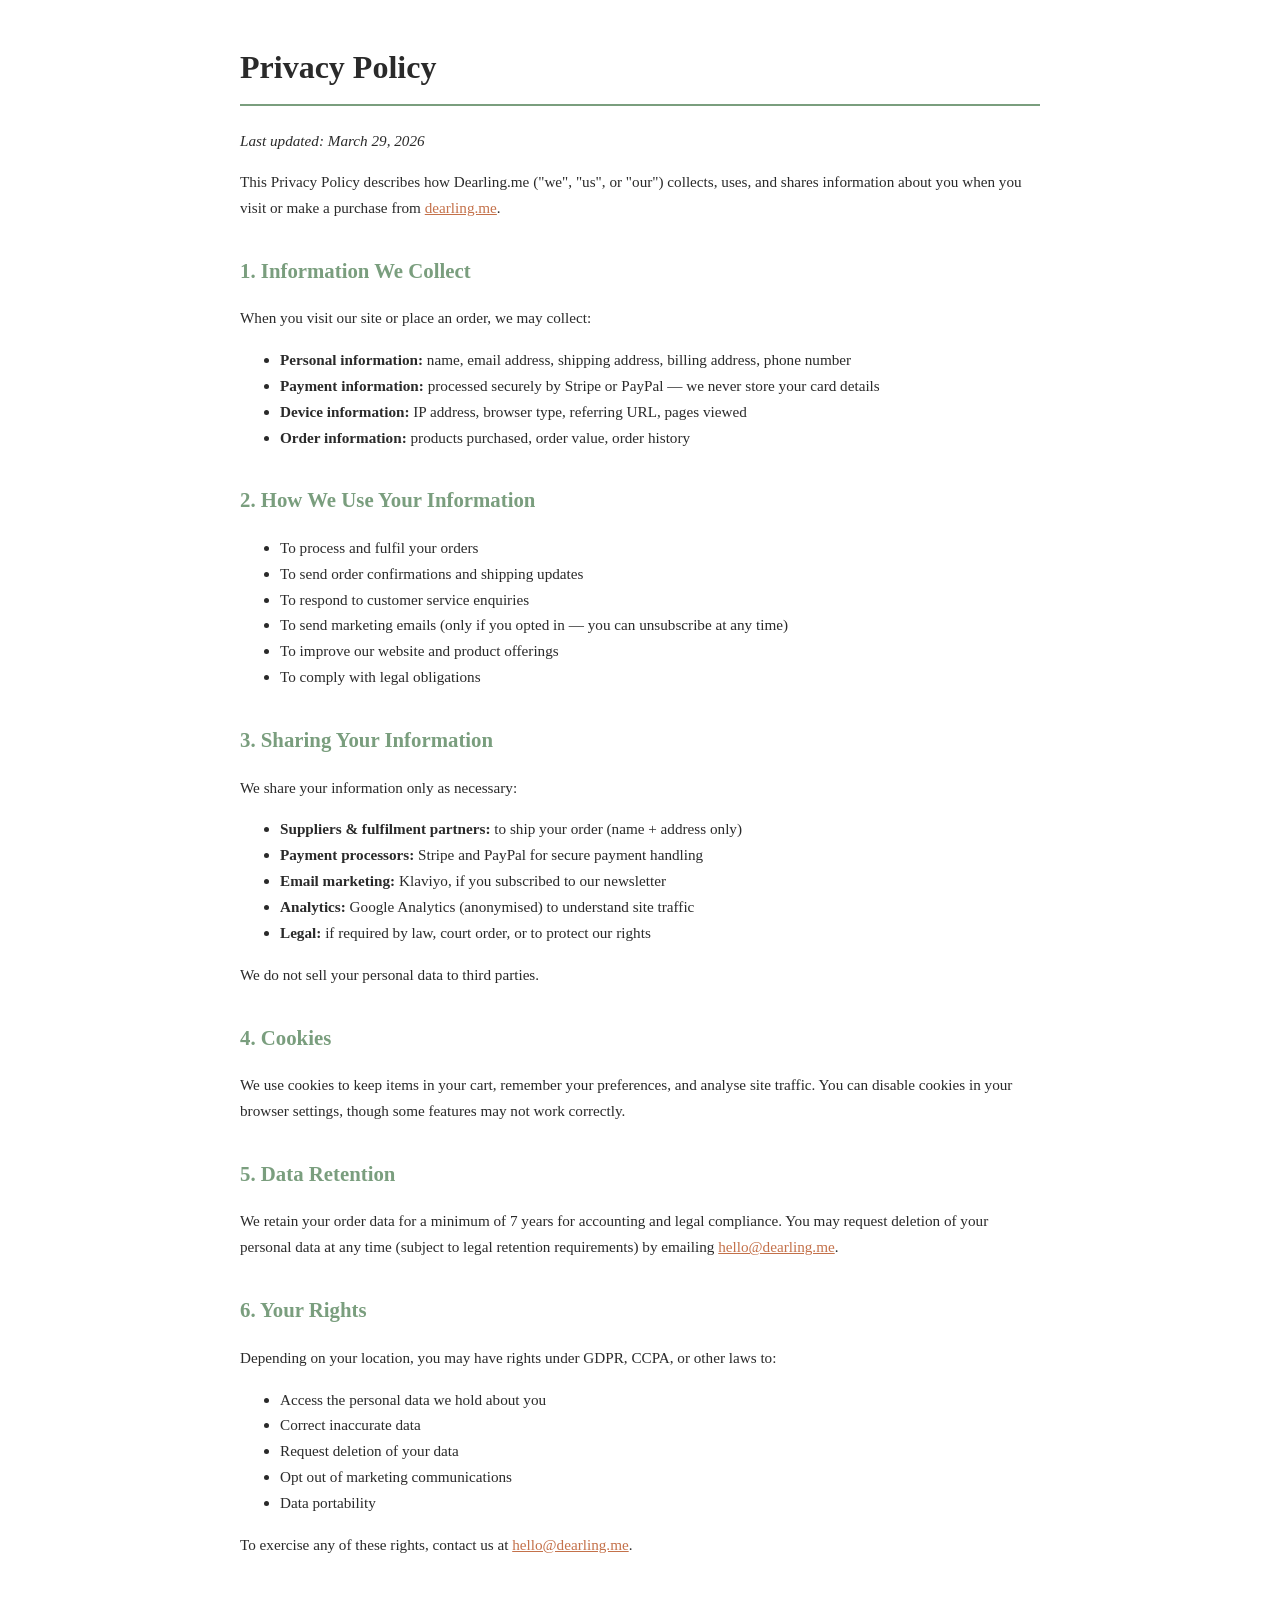
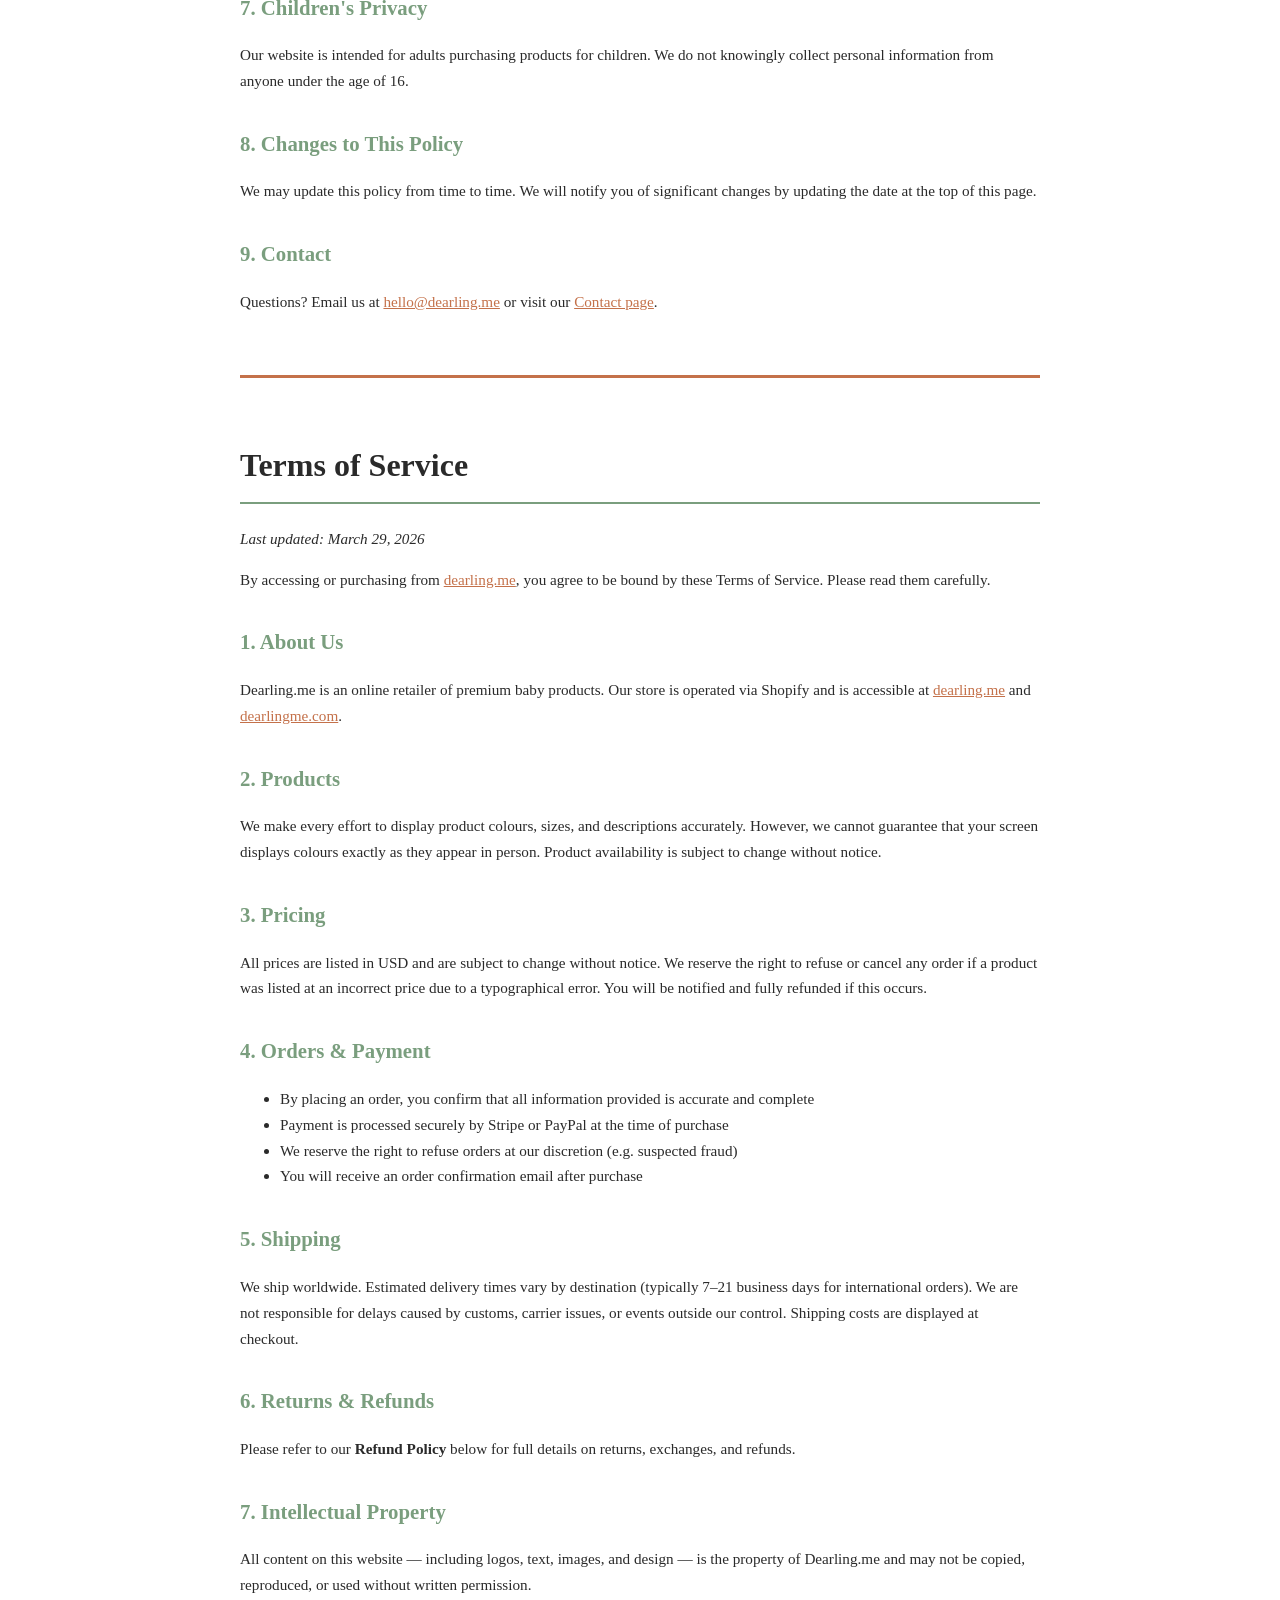
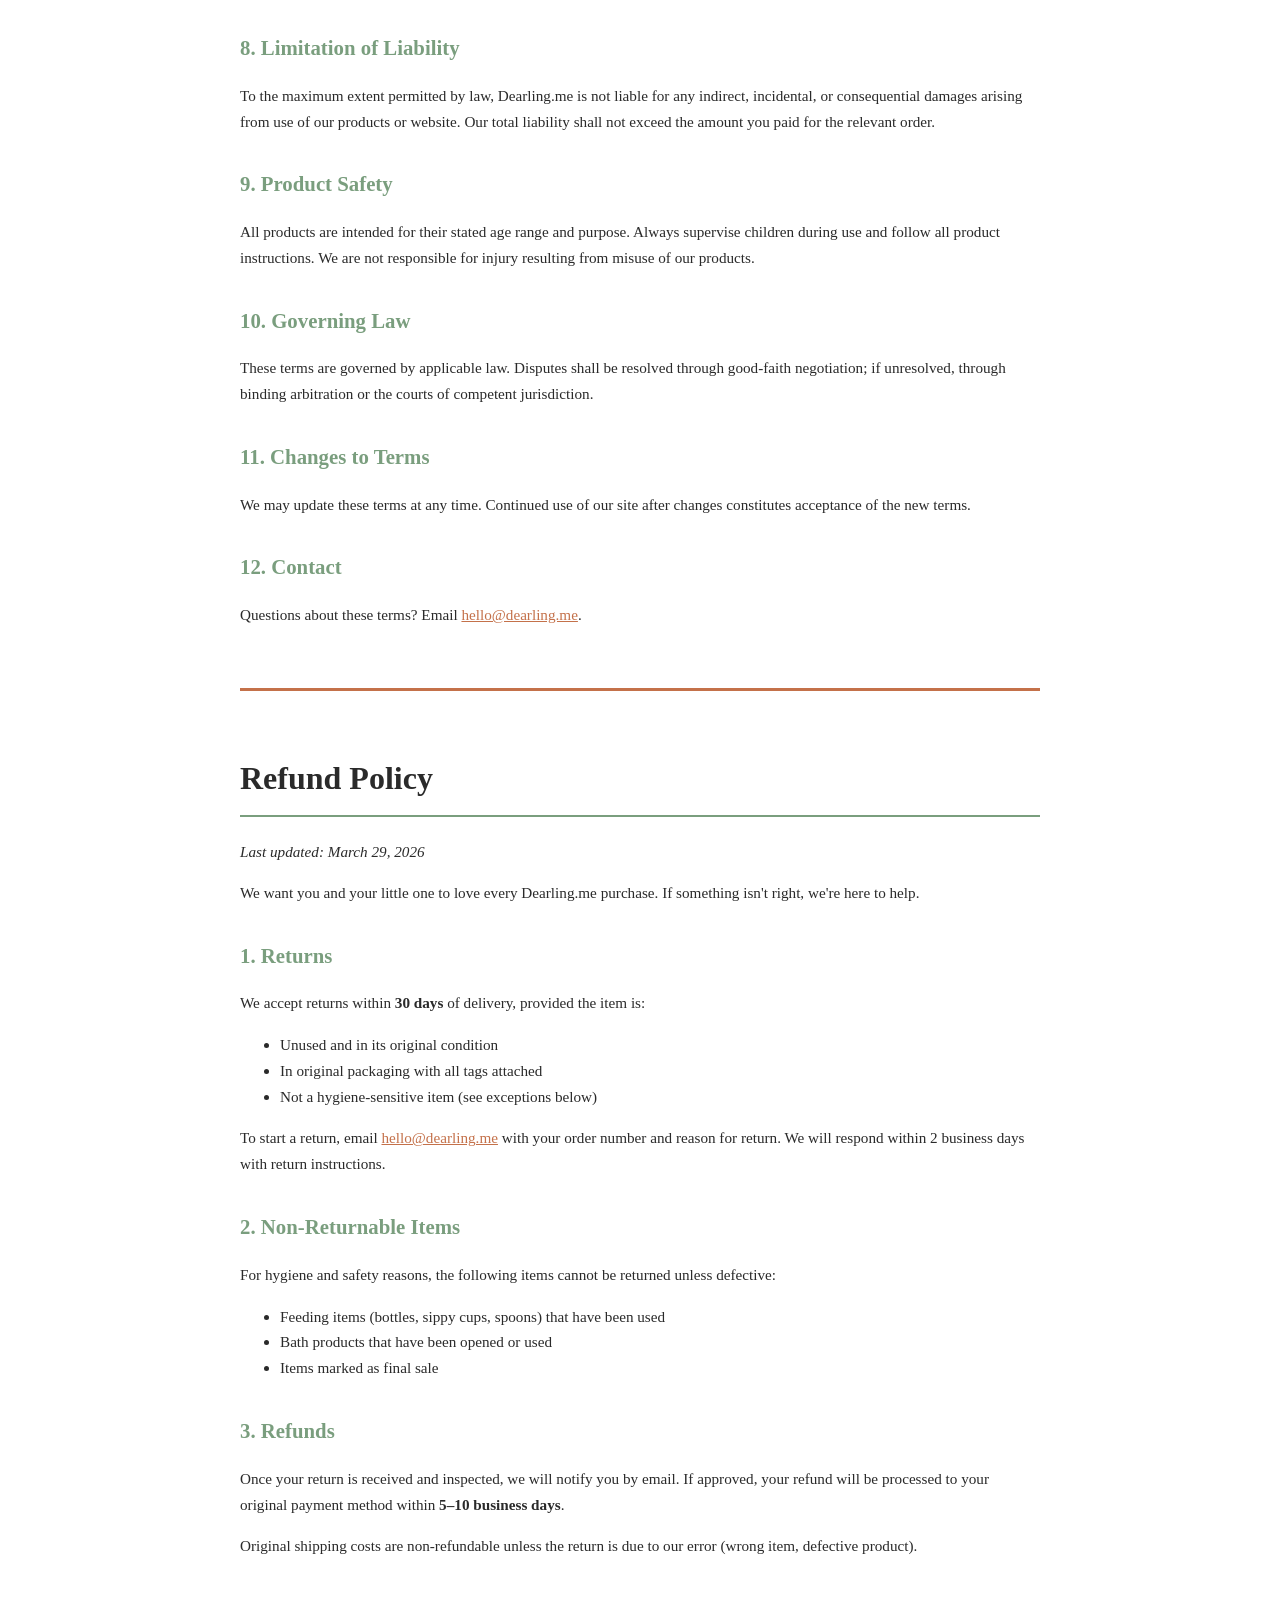
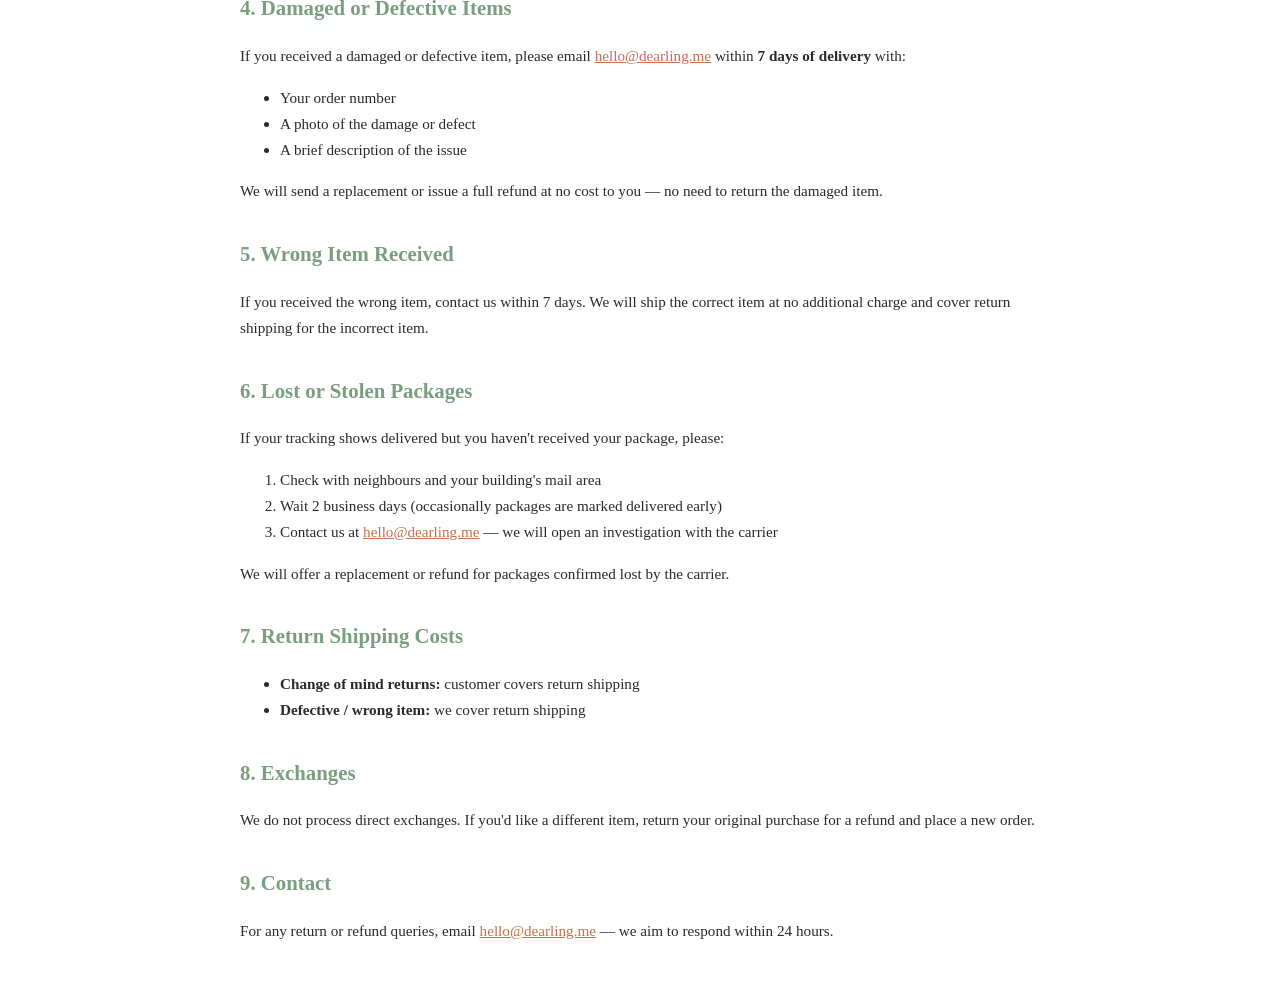
==== legal/policies.html @ 916ac949 "Add launch plan and legal policies (Privacy, Terms, Refund) Co-Authored-By: Claude Sonnet 4.6 <norep" ====
<!DOCTYPE html>
<html lang="en">
<head>
  <meta charset="UTF-8" />
  <title>Dearling.me — Legal Policies</title>
  <style>
    body { font-family: Georgia, serif; max-width: 800px; margin: 40px auto; padding: 0 20px; color: #2A2A2A; line-height: 1.7; }
    h1 { font-size: 2rem; border-bottom: 2px solid #7A9E7E; padding-bottom: 10px; }
    h2 { font-size: 1.3rem; margin-top: 2rem; color: #7A9E7E; }
    hr { border: none; border-top: 3px solid #C4714A; margin: 60px 0; }
    p, li { font-size: 0.95rem; }
    a { color: #C4714A; }
  </style>
</head>
<body>

<!-- ============================================================
     POLICY 1: PRIVACY POLICY
     Copy everything below this comment block into Shopify:
     Settings > Policies > Privacy Policy
     ============================================================ -->

<h1>Privacy Policy</h1>
<p><em>Last updated: March 29, 2026</em></p>

<p>This Privacy Policy describes how Dearling.me ("we", "us", or "our") collects, uses, and shares information about you when you visit or make a purchase from <a href="https://dearling.me">dearling.me</a>.</p>

<h2>1. Information We Collect</h2>
<p>When you visit our site or place an order, we may collect:</p>
<ul>
  <li><strong>Personal information:</strong> name, email address, shipping address, billing address, phone number</li>
  <li><strong>Payment information:</strong> processed securely by Stripe or PayPal — we never store your card details</li>
  <li><strong>Device information:</strong> IP address, browser type, referring URL, pages viewed</li>
  <li><strong>Order information:</strong> products purchased, order value, order history</li>
</ul>

<h2>2. How We Use Your Information</h2>
<ul>
  <li>To process and fulfil your orders</li>
  <li>To send order confirmations and shipping updates</li>
  <li>To respond to customer service enquiries</li>
  <li>To send marketing emails (only if you opted in — you can unsubscribe at any time)</li>
  <li>To improve our website and product offerings</li>
  <li>To comply with legal obligations</li>
</ul>

<h2>3. Sharing Your Information</h2>
<p>We share your information only as necessary:</p>
<ul>
  <li><strong>Suppliers & fulfilment partners:</strong> to ship your order (name + address only)</li>
  <li><strong>Payment processors:</strong> Stripe and PayPal for secure payment handling</li>
  <li><strong>Email marketing:</strong> Klaviyo, if you subscribed to our newsletter</li>
  <li><strong>Analytics:</strong> Google Analytics (anonymised) to understand site traffic</li>
  <li><strong>Legal:</strong> if required by law, court order, or to protect our rights</li>
</ul>
<p>We do not sell your personal data to third parties.</p>

<h2>4. Cookies</h2>
<p>We use cookies to keep items in your cart, remember your preferences, and analyse site traffic. You can disable cookies in your browser settings, though some features may not work correctly.</p>

<h2>5. Data Retention</h2>
<p>We retain your order data for a minimum of 7 years for accounting and legal compliance. You may request deletion of your personal data at any time (subject to legal retention requirements) by emailing <a href="mailto:hello@dearling.me">hello@dearling.me</a>.</p>

<h2>6. Your Rights</h2>
<p>Depending on your location, you may have rights under GDPR, CCPA, or other laws to:</p>
<ul>
  <li>Access the personal data we hold about you</li>
  <li>Correct inaccurate data</li>
  <li>Request deletion of your data</li>
  <li>Opt out of marketing communications</li>
  <li>Data portability</li>
</ul>
<p>To exercise any of these rights, contact us at <a href="mailto:hello@dearling.me">hello@dearling.me</a>.</p>

<h2>7. Children's Privacy</h2>
<p>Our website is intended for adults purchasing products for children. We do not knowingly collect personal information from anyone under the age of 16.</p>

<h2>8. Changes to This Policy</h2>
<p>We may update this policy from time to time. We will notify you of significant changes by updating the date at the top of this page.</p>

<h2>9. Contact</h2>
<p>Questions? Email us at <a href="mailto:hello@dearling.me">hello@dearling.me</a> or visit our <a href="https://dearling.me/pages/contact">Contact page</a>.</p>

<hr>

<!-- ============================================================
     POLICY 2: TERMS OF SERVICE
     Copy everything below this comment block into Shopify:
     Settings > Policies > Terms of Service
     ============================================================ -->

<h1>Terms of Service</h1>
<p><em>Last updated: March 29, 2026</em></p>

<p>By accessing or purchasing from <a href="https://dearling.me">dearling.me</a>, you agree to be bound by these Terms of Service. Please read them carefully.</p>

<h2>1. About Us</h2>
<p>Dearling.me is an online retailer of premium baby products. Our store is operated via Shopify and is accessible at <a href="https://dearling.me">dearling.me</a> and <a href="https://dearlingme.com">dearlingme.com</a>.</p>

<h2>2. Products</h2>
<p>We make every effort to display product colours, sizes, and descriptions accurately. However, we cannot guarantee that your screen displays colours exactly as they appear in person. Product availability is subject to change without notice.</p>

<h2>3. Pricing</h2>
<p>All prices are listed in USD and are subject to change without notice. We reserve the right to refuse or cancel any order if a product was listed at an incorrect price due to a typographical error. You will be notified and fully refunded if this occurs.</p>

<h2>4. Orders & Payment</h2>
<ul>
  <li>By placing an order, you confirm that all information provided is accurate and complete</li>
  <li>Payment is processed securely by Stripe or PayPal at the time of purchase</li>
  <li>We reserve the right to refuse orders at our discretion (e.g. suspected fraud)</li>
  <li>You will receive an order confirmation email after purchase</li>
</ul>

<h2>5. Shipping</h2>
<p>We ship worldwide. Estimated delivery times vary by destination (typically 7–21 business days for international orders). We are not responsible for delays caused by customs, carrier issues, or events outside our control. Shipping costs are displayed at checkout.</p>

<h2>6. Returns & Refunds</h2>
<p>Please refer to our <strong>Refund Policy</strong> below for full details on returns, exchanges, and refunds.</p>

<h2>7. Intellectual Property</h2>
<p>All content on this website — including logos, text, images, and design — is the property of Dearling.me and may not be copied, reproduced, or used without written permission.</p>

<h2>8. Limitation of Liability</h2>
<p>To the maximum extent permitted by law, Dearling.me is not liable for any indirect, incidental, or consequential damages arising from use of our products or website. Our total liability shall not exceed the amount you paid for the relevant order.</p>

<h2>9. Product Safety</h2>
<p>All products are intended for their stated age range and purpose. Always supervise children during use and follow all product instructions. We are not responsible for injury resulting from misuse of our products.</p>

<h2>10. Governing Law</h2>
<p>These terms are governed by applicable law. Disputes shall be resolved through good-faith negotiation; if unresolved, through binding arbitration or the courts of competent jurisdiction.</p>

<h2>11. Changes to Terms</h2>
<p>We may update these terms at any time. Continued use of our site after changes constitutes acceptance of the new terms.</p>

<h2>12. Contact</h2>
<p>Questions about these terms? Email <a href="mailto:hello@dearling.me">hello@dearling.me</a>.</p>

<hr>

<!-- ============================================================
     POLICY 3: REFUND POLICY
     Copy everything below this comment block into Shopify:
     Settings > Policies > Refund Policy
     ============================================================ -->

<h1>Refund Policy</h1>
<p><em>Last updated: March 29, 2026</em></p>

<p>We want you and your little one to love every Dearling.me purchase. If something isn't right, we're here to help.</p>

<h2>1. Returns</h2>
<p>We accept returns within <strong>30 days</strong> of delivery, provided the item is:</p>
<ul>
  <li>Unused and in its original condition</li>
  <li>In original packaging with all tags attached</li>
  <li>Not a hygiene-sensitive item (see exceptions below)</li>
</ul>
<p>To start a return, email <a href="mailto:hello@dearling.me">hello@dearling.me</a> with your order number and reason for return. We will respond within 2 business days with return instructions.</p>

<h2>2. Non-Returnable Items</h2>
<p>For hygiene and safety reasons, the following items cannot be returned unless defective:</p>
<ul>
  <li>Feeding items (bottles, sippy cups, spoons) that have been used</li>
  <li>Bath products that have been opened or used</li>
  <li>Items marked as final sale</li>
</ul>

<h2>3. Refunds</h2>
<p>Once your return is received and inspected, we will notify you by email. If approved, your refund will be processed to your original payment method within <strong>5–10 business days</strong>.</p>
<p>Original shipping costs are non-refundable unless the return is due to our error (wrong item, defective product).</p>

<h2>4. Damaged or Defective Items</h2>
<p>If you received a damaged or defective item, please email <a href="mailto:hello@dearling.me">hello@dearling.me</a> within <strong>7 days of delivery</strong> with:</p>
<ul>
  <li>Your order number</li>
  <li>A photo of the damage or defect</li>
  <li>A brief description of the issue</li>
</ul>
<p>We will send a replacement or issue a full refund at no cost to you — no need to return the damaged item.</p>

<h2>5. Wrong Item Received</h2>
<p>If you received the wrong item, contact us within 7 days. We will ship the correct item at no additional charge and cover return shipping for the incorrect item.</p>

<h2>6. Lost or Stolen Packages</h2>
<p>If your tracking shows delivered but you haven't received your package, please:</p>
<ol>
  <li>Check with neighbours and your building's mail area</li>
  <li>Wait 2 business days (occasionally packages are marked delivered early)</li>
  <li>Contact us at <a href="mailto:hello@dearling.me">hello@dearling.me</a> — we will open an investigation with the carrier</li>
</ol>
<p>We will offer a replacement or refund for packages confirmed lost by the carrier.</p>

<h2>7. Return Shipping Costs</h2>
<ul>
  <li><strong>Change of mind returns:</strong> customer covers return shipping</li>
  <li><strong>Defective / wrong item:</strong> we cover return shipping</li>
</ul>

<h2>8. Exchanges</h2>
<p>We do not process direct exchanges. If you'd like a different item, return your original purchase for a refund and place a new order.</p>

<h2>9. Contact</h2>
<p>For any return or refund queries, email <a href="mailto:hello@dearling.me">hello@dearling.me</a> — we aim to respond within 24 hours.</p>

</body>
</html>
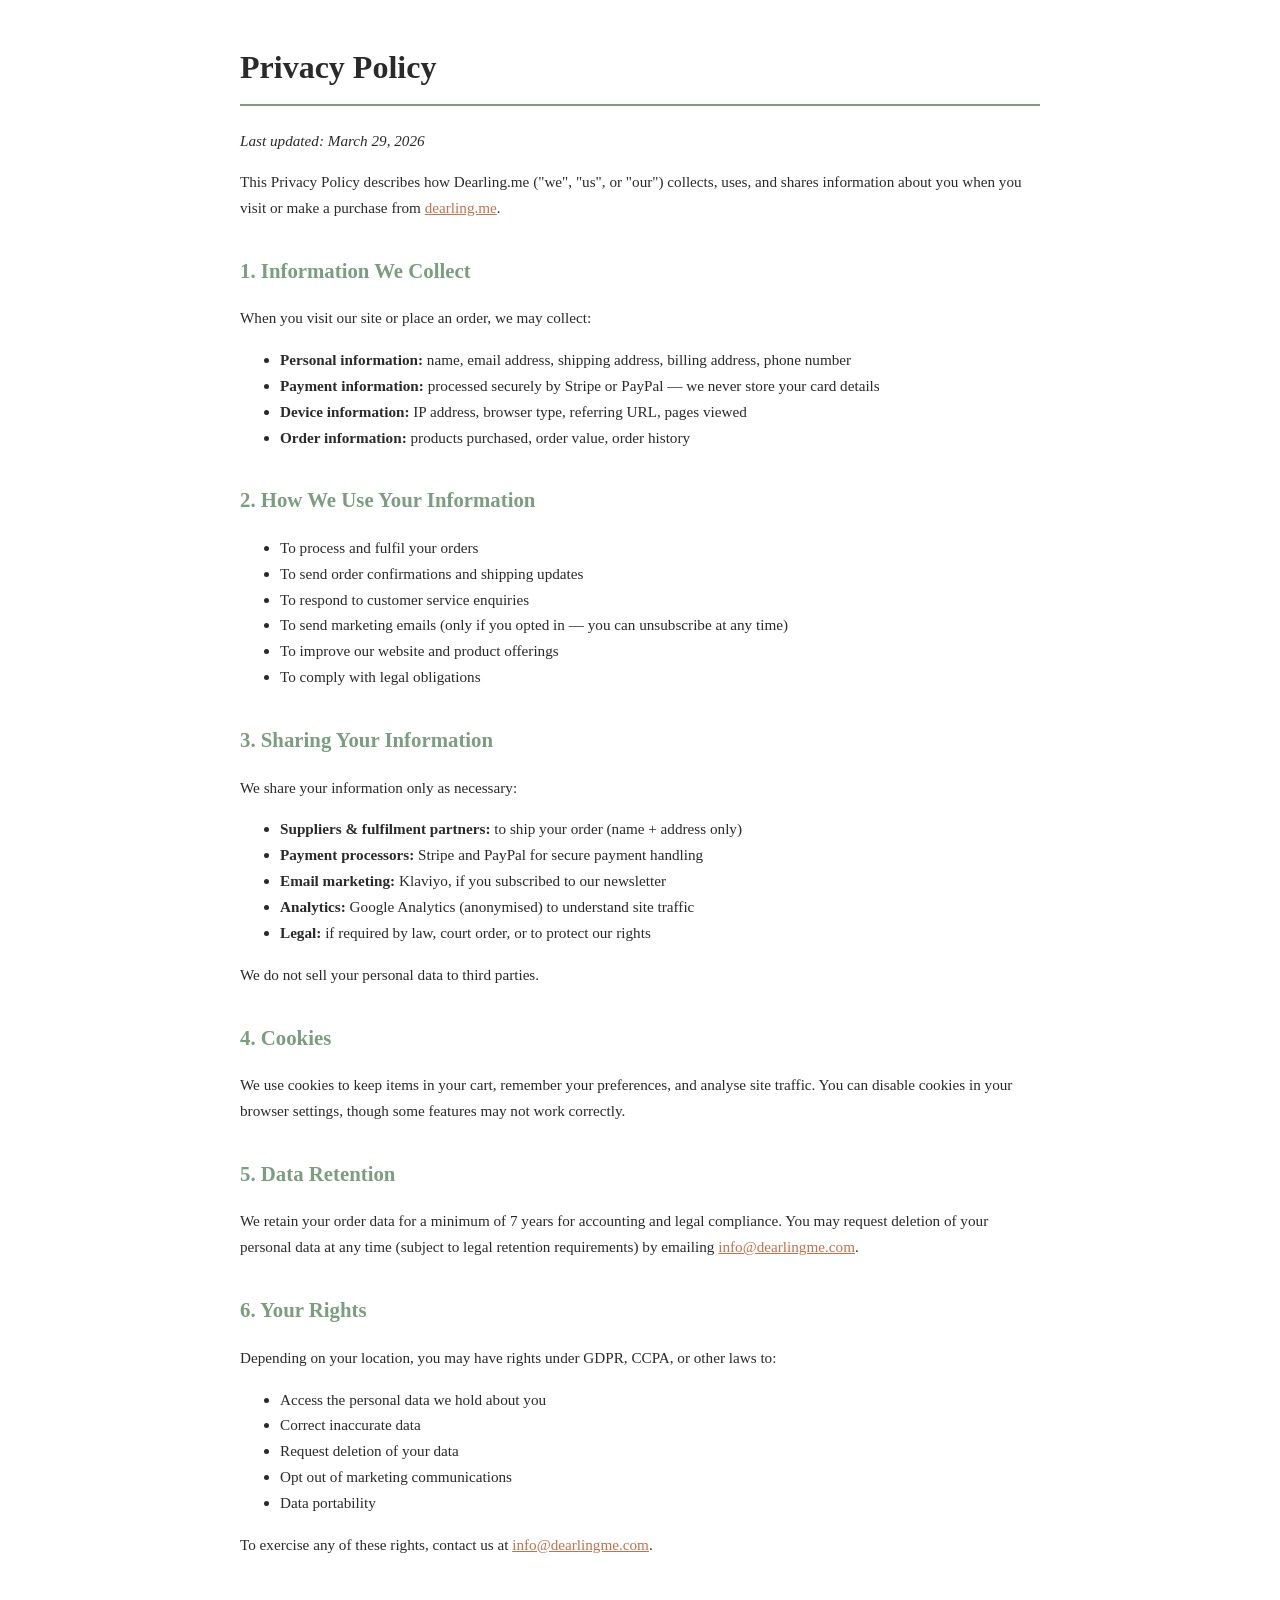
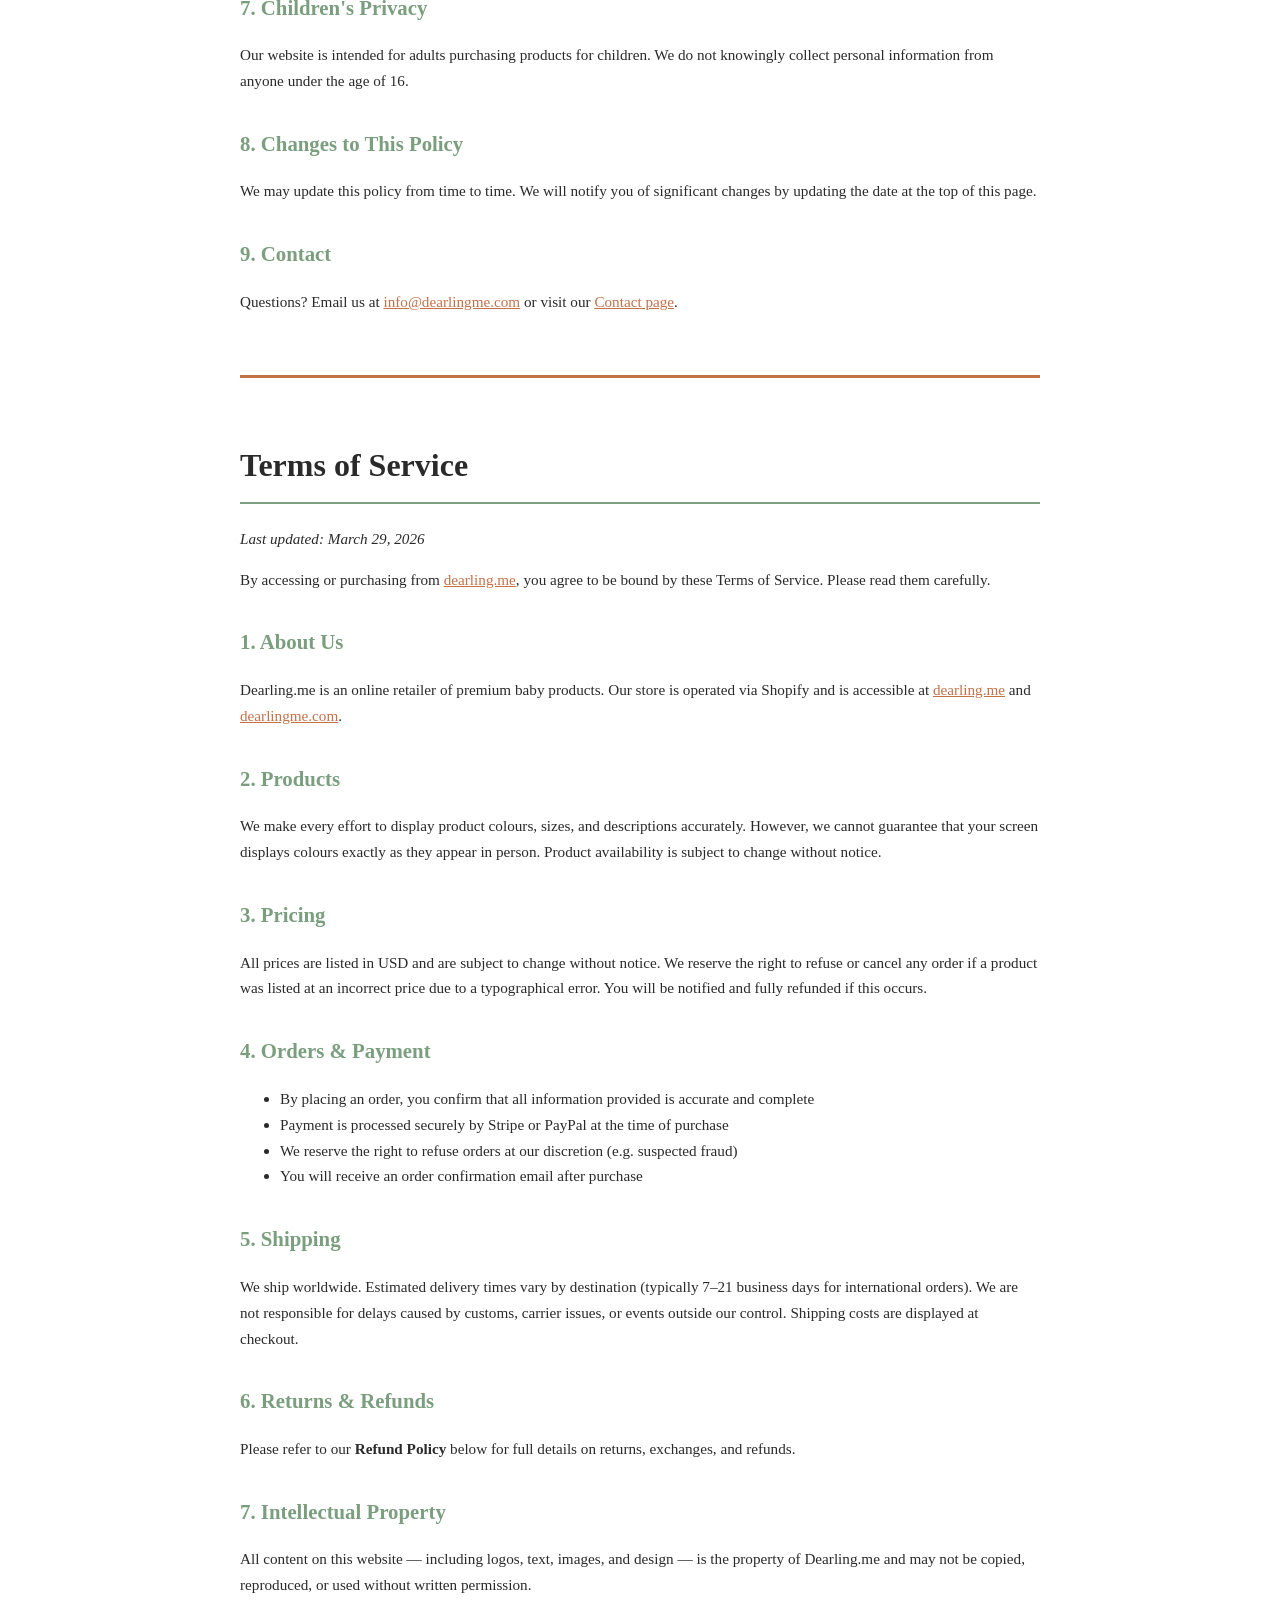
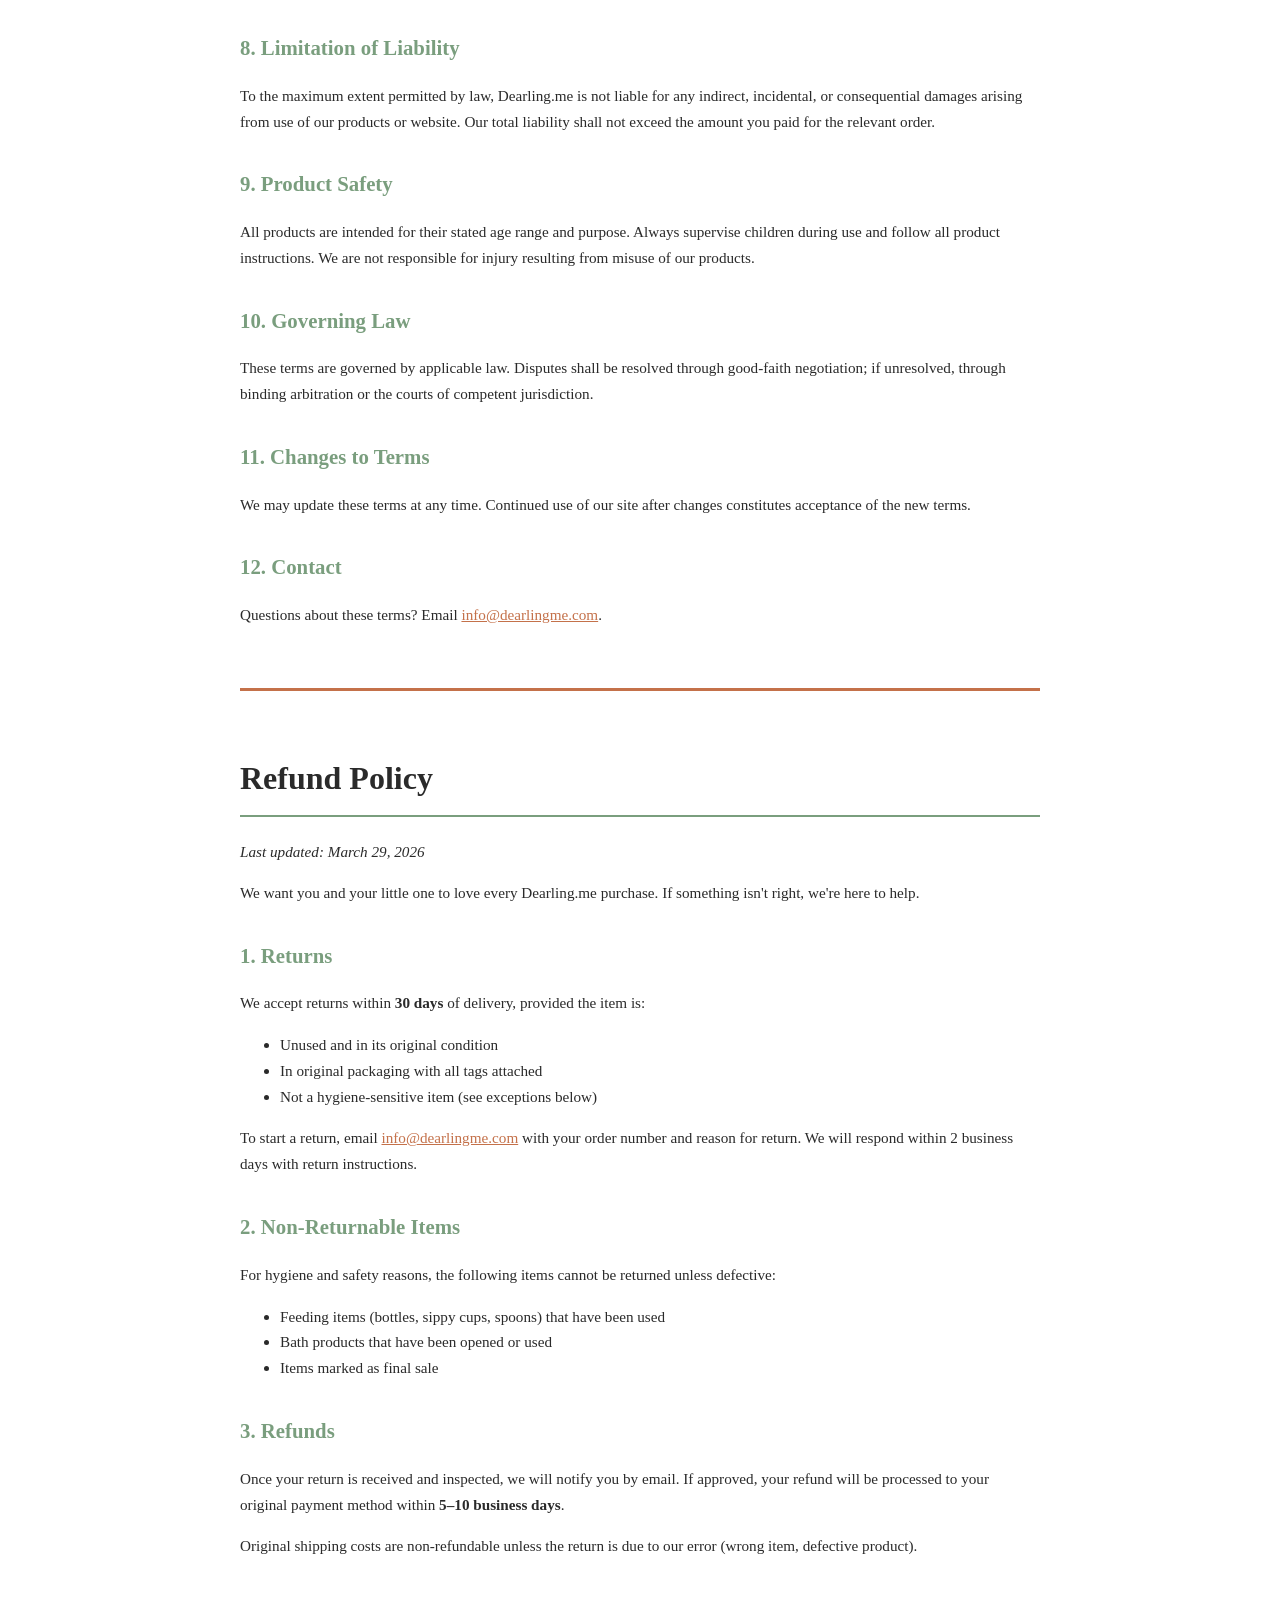
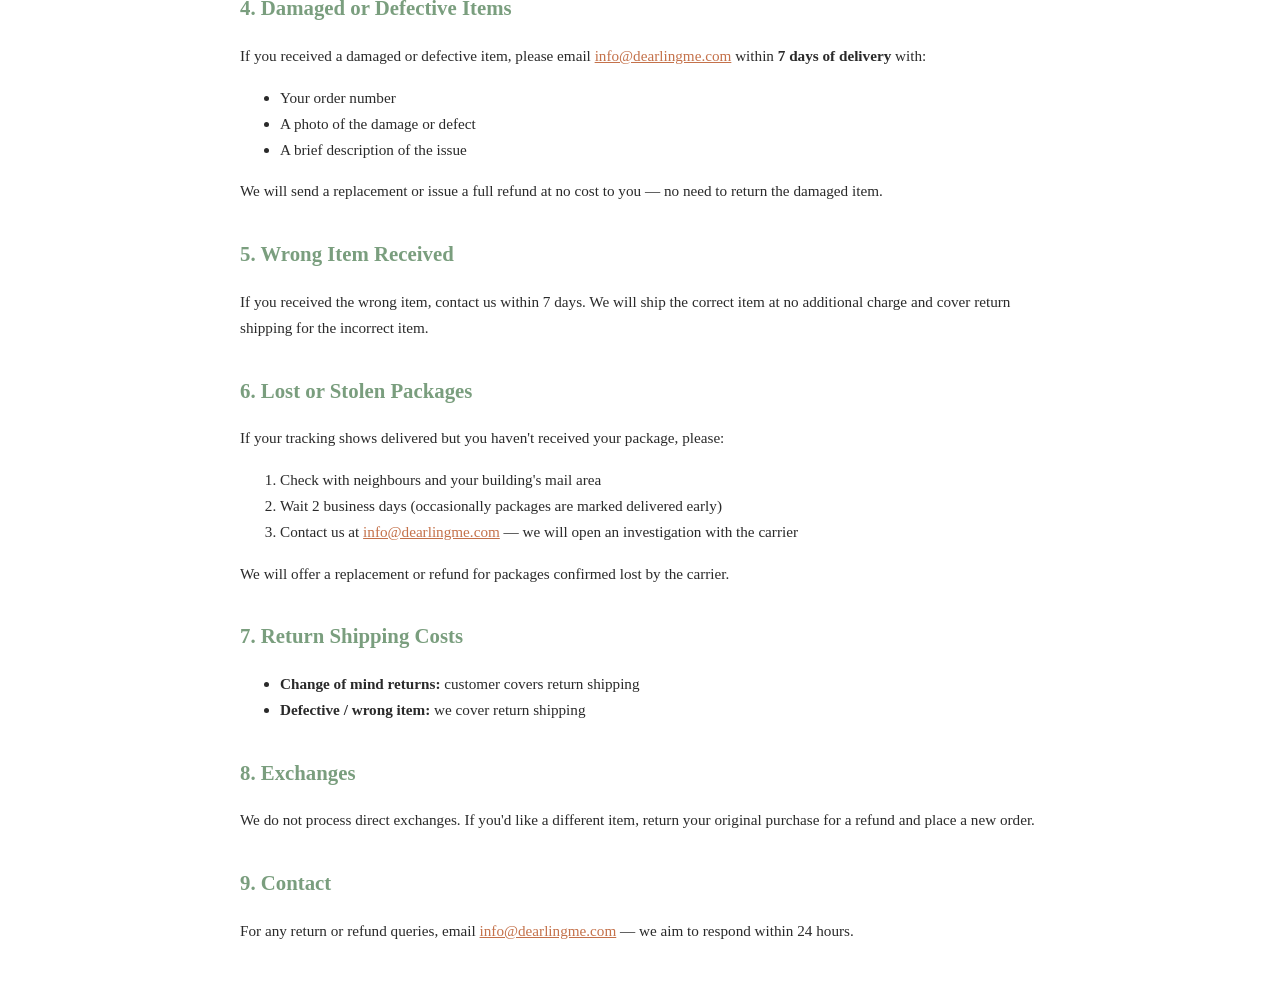
==== commit 12f02667: "Update contact email to info@dearlingme.com across all files Co-Authored-By: Claude Sonnet 4.6 <nore" ====
--- a/legal/policies.html
+++ b/legal/policies.html
@@ -59,7 +59,7 @@
 <p>We use cookies to keep items in your cart, remember your preferences, and analyse site traffic. You can disable cookies in your browser settings, though some features may not work correctly.</p>
 
 <h2>5. Data Retention</h2>
-<p>We retain your order data for a minimum of 7 years for accounting and legal compliance. You may request deletion of your personal data at any time (subject to legal retention requirements) by emailing <a href="mailto:hello@dearling.me">hello@dearling.me</a>.</p>
+<p>We retain your order data for a minimum of 7 years for accounting and legal compliance. You may request deletion of your personal data at any time (subject to legal retention requirements) by emailing <a href="mailto:info@dearlingme.com">info@dearlingme.com</a>.</p>
 
 <h2>6. Your Rights</h2>
 <p>Depending on your location, you may have rights under GDPR, CCPA, or other laws to:</p>
@@ -70,7 +70,7 @@
   <li>Opt out of marketing communications</li>
   <li>Data portability</li>
 </ul>
-<p>To exercise any of these rights, contact us at <a href="mailto:hello@dearling.me">hello@dearling.me</a>.</p>
+<p>To exercise any of these rights, contact us at <a href="mailto:info@dearlingme.com">info@dearlingme.com</a>.</p>
 
 <h2>7. Children's Privacy</h2>
 <p>Our website is intended for adults purchasing products for children. We do not knowingly collect personal information from anyone under the age of 16.</p>
@@ -79,7 +79,7 @@
 <p>We may update this policy from time to time. We will notify you of significant changes by updating the date at the top of this page.</p>
 
 <h2>9. Contact</h2>
-<p>Questions? Email us at <a href="mailto:hello@dearling.me">hello@dearling.me</a> or visit our <a href="https://dearling.me/pages/contact">Contact page</a>.</p>
+<p>Questions? Email us at <a href="mailto:info@dearlingme.com">info@dearlingme.com</a> or visit our <a href="https://dearling.me/pages/contact">Contact page</a>.</p>
 
 <hr>
 
@@ -133,7 +133,7 @@
 <p>We may update these terms at any time. Continued use of our site after changes constitutes acceptance of the new terms.</p>
 
 <h2>12. Contact</h2>
-<p>Questions about these terms? Email <a href="mailto:hello@dearling.me">hello@dearling.me</a>.</p>
+<p>Questions about these terms? Email <a href="mailto:info@dearlingme.com">info@dearlingme.com</a>.</p>
 
 <hr>
 
@@ -155,7 +155,7 @@
   <li>In original packaging with all tags attached</li>
   <li>Not a hygiene-sensitive item (see exceptions below)</li>
 </ul>
-<p>To start a return, email <a href="mailto:hello@dearling.me">hello@dearling.me</a> with your order number and reason for return. We will respond within 2 business days with return instructions.</p>
+<p>To start a return, email <a href="mailto:info@dearlingme.com">info@dearlingme.com</a> with your order number and reason for return. We will respond within 2 business days with return instructions.</p>
 
 <h2>2. Non-Returnable Items</h2>
 <p>For hygiene and safety reasons, the following items cannot be returned unless defective:</p>
@@ -170,7 +170,7 @@
 <p>Original shipping costs are non-refundable unless the return is due to our error (wrong item, defective product).</p>
 
 <h2>4. Damaged or Defective Items</h2>
-<p>If you received a damaged or defective item, please email <a href="mailto:hello@dearling.me">hello@dearling.me</a> within <strong>7 days of delivery</strong> with:</p>
+<p>If you received a damaged or defective item, please email <a href="mailto:info@dearlingme.com">info@dearlingme.com</a> within <strong>7 days of delivery</strong> with:</p>
 <ul>
   <li>Your order number</li>
   <li>A photo of the damage or defect</li>
@@ -186,7 +186,7 @@
 <ol>
   <li>Check with neighbours and your building's mail area</li>
   <li>Wait 2 business days (occasionally packages are marked delivered early)</li>
-  <li>Contact us at <a href="mailto:hello@dearling.me">hello@dearling.me</a> — we will open an investigation with the carrier</li>
+  <li>Contact us at <a href="mailto:info@dearlingme.com">info@dearlingme.com</a> — we will open an investigation with the carrier</li>
 </ol>
 <p>We will offer a replacement or refund for packages confirmed lost by the carrier.</p>
 
@@ -200,7 +200,7 @@
 <p>We do not process direct exchanges. If you'd like a different item, return your original purchase for a refund and place a new order.</p>
 
 <h2>9. Contact</h2>
-<p>For any return or refund queries, email <a href="mailto:hello@dearling.me">hello@dearling.me</a> — we aim to respond within 24 hours.</p>
+<p>For any return or refund queries, email <a href="mailto:info@dearlingme.com">info@dearlingme.com</a> — we aim to respond within 24 hours.</p>
 
 </body>
 </html>
